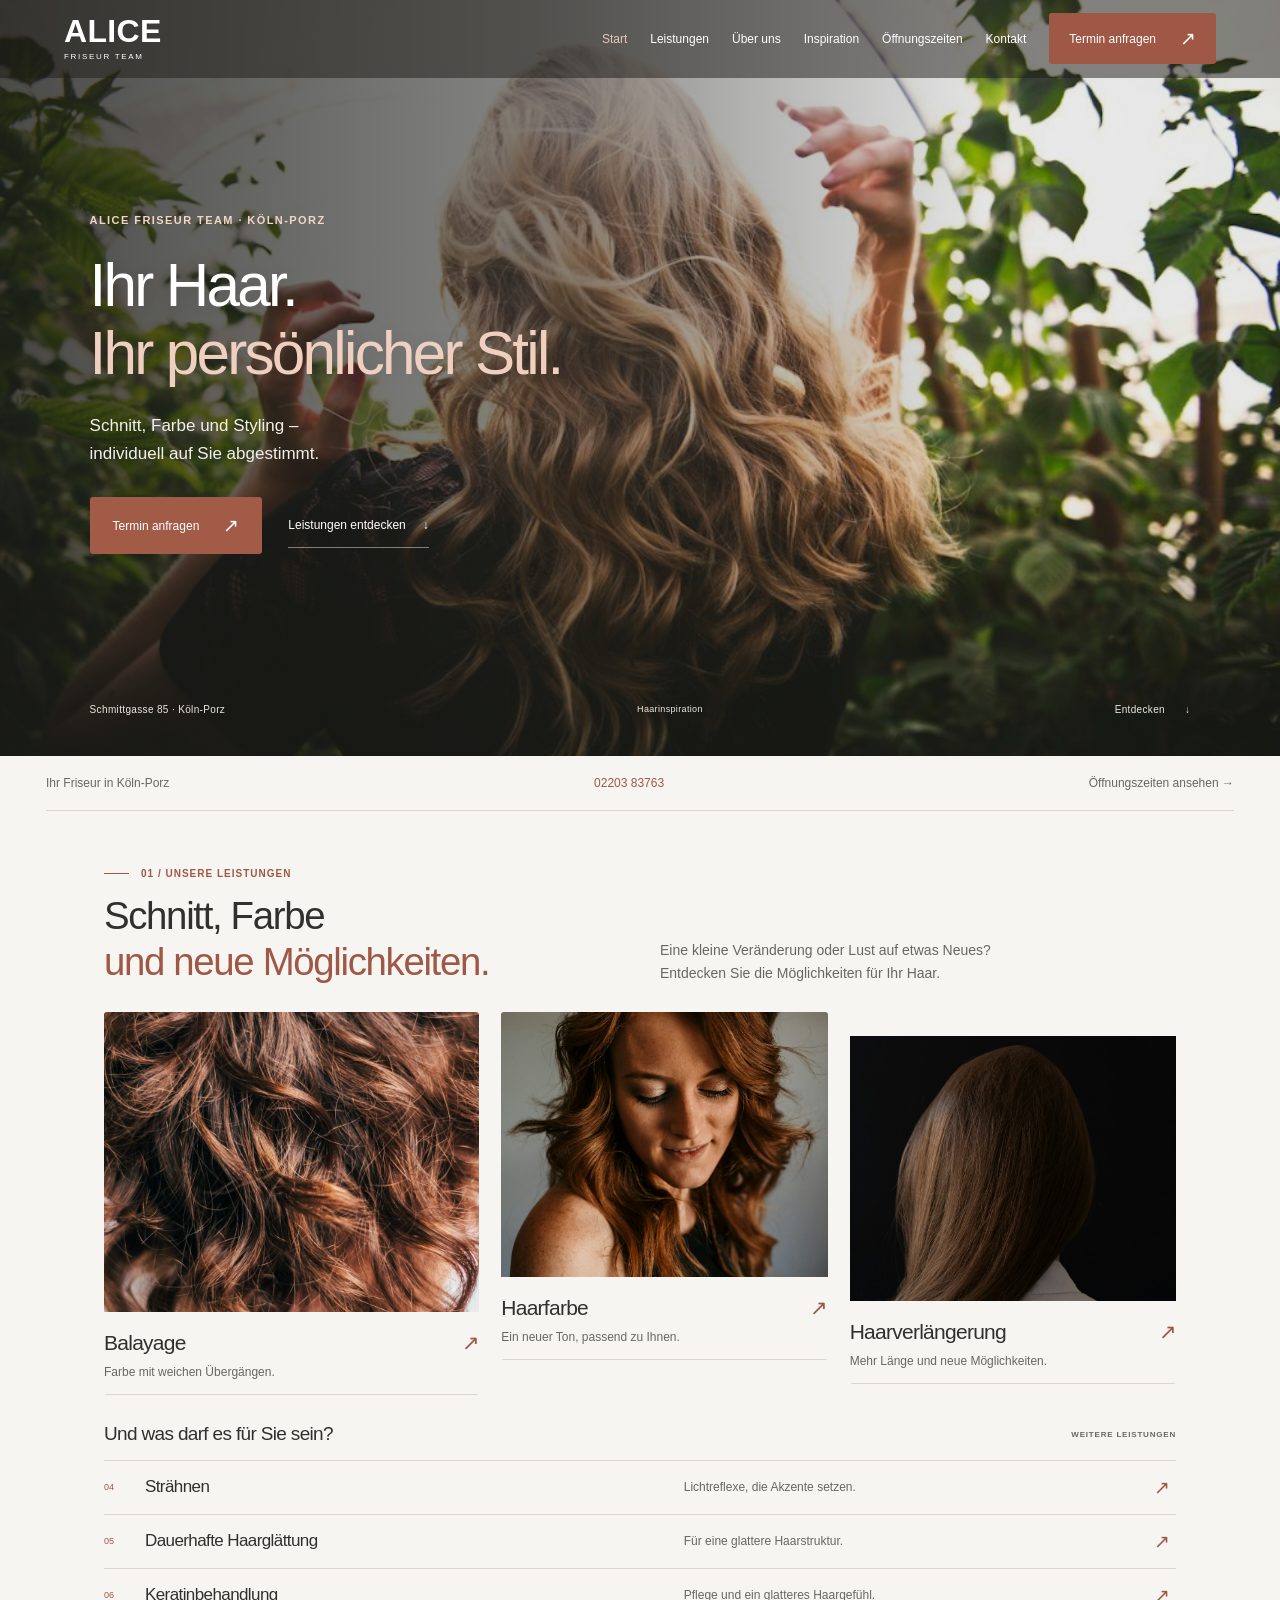
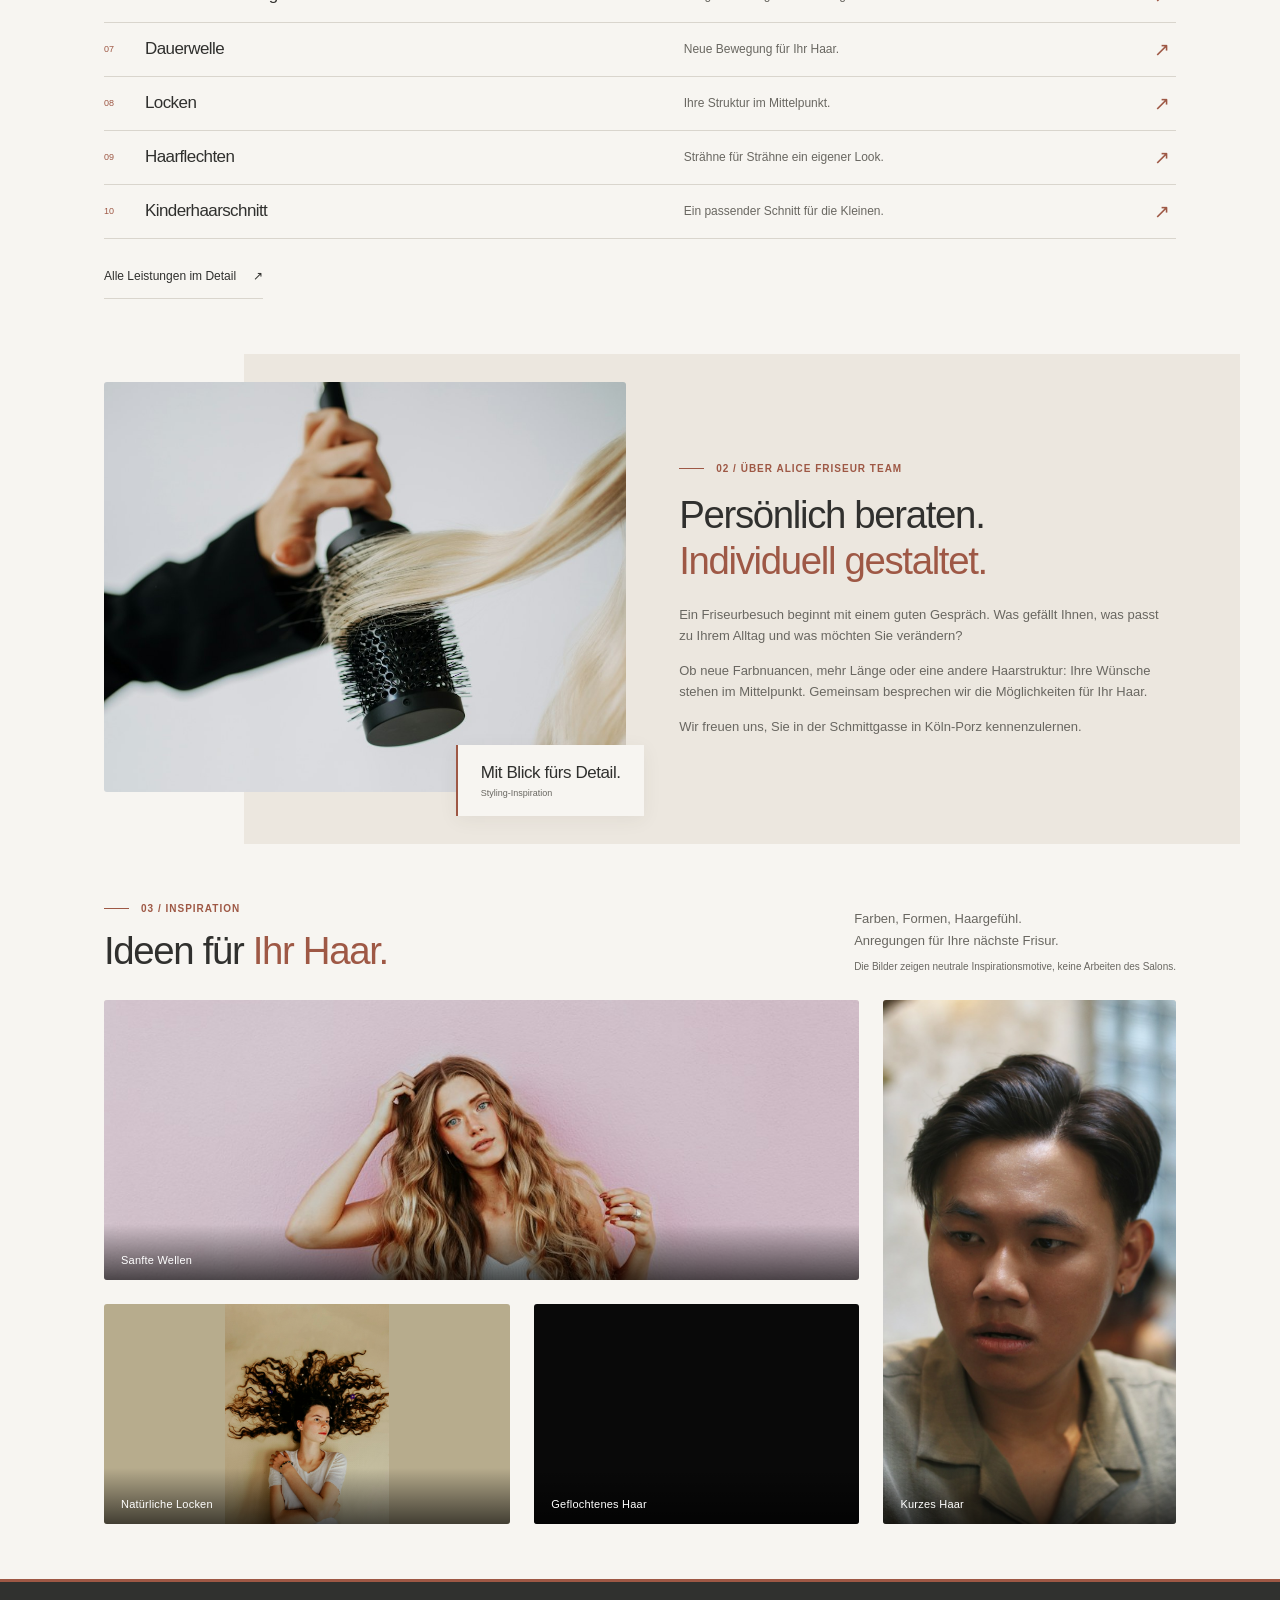
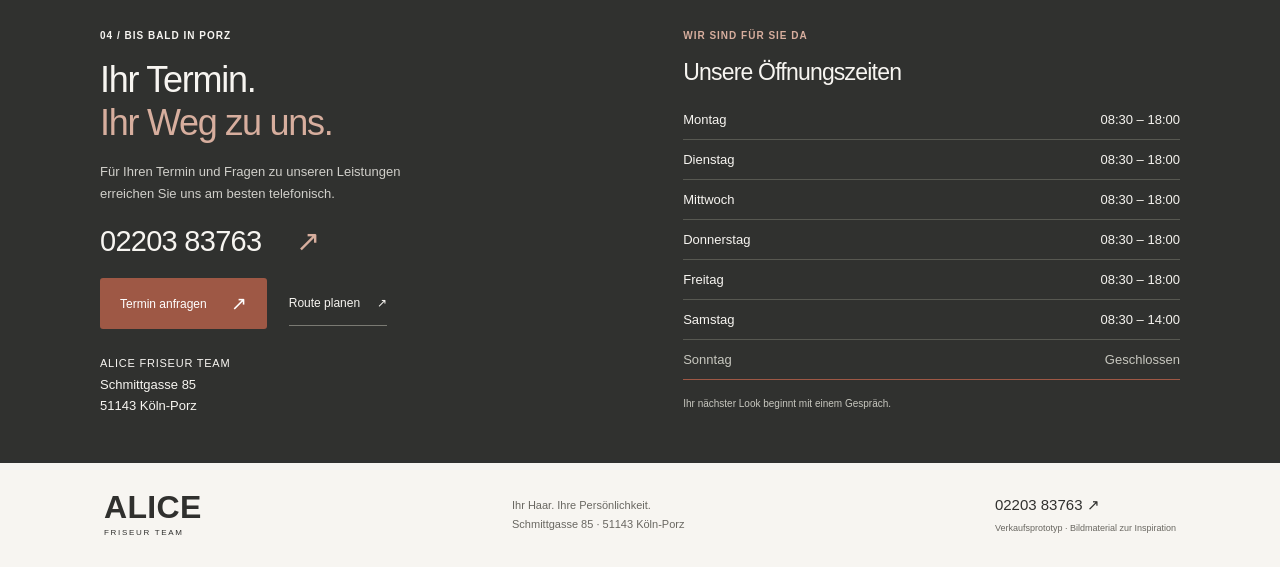
==== index.html @ 69f2fb5c "Initial website" ====
<!doctype html><html lang="de"><head><meta charset="UTF-8"><meta name="viewport" content="width=device-width, initial-scale=1"><meta name="theme-color" content="#f7f5f1"><title>Alice Friseur Team | Friseur in Köln-Porz</title><meta name="description" content="Alice Friseur Team in Köln-Porz – Friseursalon für Balayage, Haarfarbe, Extensions, Keratinbehandlungen, Locken und weitere Haarstylings."><link rel="icon" href="assets/favicon.svg" type="image/svg+xml"><link rel="stylesheet" href="style.css"><script src="script.js?v=2" defer></script></head><body class="home"><a class="skip-link" href="#inhalt">Zum Inhalt springen</a><header class="site-header"><a class="brand" href="index.html" aria-label="Alice Friseur Team – Startseite">ALICE<span>FRISEUR TEAM</span></a><button class="menu-toggle" aria-expanded="false" aria-controls="navigation"><span></span><span></span><span class="sr-only">Menü öffnen</span></button><nav id="navigation" aria-label="Hauptnavigation"><a href="index.html" aria-current="page">Start</a><a href="leistungen.html" >Leistungen</a><a href="index.html#ueber-uns">Über uns</a><a href="index.html#inspiration">Inspiration</a><a href="index.html#oeffnungszeiten">Öffnungszeiten</a><a href="index.html#kontakt">Kontakt</a><a class="button nav-cta" href="tel:+49220383763">Termin anfragen <span aria-hidden="true">↗</span></a></nav></header><main id="inhalt"><section class="hero"><img class="hero-image" src="assets/look-1.jpg" alt="Inspiration: langes blondes Haar mit sanften Wellen in natürlichem Licht" width="1000" height="668" fetchpriority="high" decoding="async"><div class="hero-copy"><p class="eyebrow">Alice Friseur Team · Köln-Porz</p><h1>Ihr Haar.<br><em>Ihr persönlicher Stil.</em></h1><p>Schnitt, Farbe und Styling –<br>individuell auf Sie abgestimmt.</p><div class="hero-actions"><a class="button" href="tel:+49220383763">Termin anfragen <span aria-hidden="true">↗</span></a><a class="text-link" href="#leistungen">Leistungen entdecken <span aria-hidden="true">↓</span></a></div></div><div class="hero-foot"><a href="#kontakt">Schmittgasse 85 · Köln-Porz</a><span>Haarinspiration</span><a href="#leistungen" aria-label="Unsere Leistungen entdecken">Entdecken <span aria-hidden="true">↓</span></a></div></section><div class="statement-strip"><span>Ihr Friseur in Köln-Porz</span><a href="tel:+49220383763">02203 83763</a><a href="#oeffnungszeiten">Öffnungszeiten ansehen →</a></div><section class="services section" id="leistungen"><div class="section-heading"><p class="eyebrow">01 / UNSERE LEISTUNGEN</p><h2>Schnitt, Farbe<br><em>und neue Möglichkeiten.</em></h2><p>Eine kleine Veränderung oder Lust auf etwas Neues? Entdecken Sie die Möglichkeiten für Ihr Haar.</p></div><div class="featured-services"><a class="featured-balayage" href="leistungen.html#balayage"><img src="assets/look-5.jpg" alt="Inspiration: warme Farbnuancen und Bewegung im Haar" width="1000" height="1500" loading="lazy" decoding="async"><div class="feature-photo-caption"><h3>Balayage <span aria-hidden="true">↗</span></h3><p>Farbe mit weichen Übergängen.</p></div></a><a class="featured-color" href="leistungen.html#haarfaerbung"><img src="assets/look-4.jpg" alt="Inspiration: warmes kupferbraunes Haar" width="1000" height="1500" loading="lazy" decoding="async"><div class="feature-photo-caption"><h3>Haarfarbe <span aria-hidden="true">↗</span></h3><p>Ein neuer Ton, passend zu Ihnen.</p></div></a><a class="featured-length" href="leistungen.html#extensions"><img src="assets/look-8.jpg" alt="Inspiration: langes glattes braunes Haar" width="1000" height="1500" loading="lazy" decoding="async"><div class="feature-photo-caption"><h3>Haarverlängerung <span aria-hidden="true">↗</span></h3><p>Mehr Länge und neue Möglichkeiten.</p></div></a></div><div class="more-heading"><h3>Und was darf es für Sie sein?</h3><span class="eyebrow">WEITERE LEISTUNGEN</span></div><div class="services-list"><a class="service-row" href="leistungen.html#highlights"><span class="service-number">04</span><h3>Strähnen</h3><p>Lichtreflexe, die Akzente setzen.</p><span class="row-arrow" aria-hidden="true">↗</span></a><a class="service-row" href="leistungen.html#haarglaettung"><span class="service-number">05</span><h3>Dauerhafte Haarglättung</h3><p>Für eine glattere Haarstruktur.</p><span class="row-arrow" aria-hidden="true">↗</span></a><a class="service-row" href="leistungen.html#keratinbehandlung"><span class="service-number">06</span><h3>Keratinbehandlung</h3><p>Pflege und ein glatteres Haargefühl.</p><span class="row-arrow" aria-hidden="true">↗</span></a><a class="service-row" href="leistungen.html#dauerwelle"><span class="service-number">07</span><h3>Dauerwelle</h3><p>Neue Bewegung für Ihr Haar.</p><span class="row-arrow" aria-hidden="true">↗</span></a><a class="service-row" href="leistungen.html#locken"><span class="service-number">08</span><h3>Locken</h3><p>Ihre Struktur im Mittelpunkt.</p><span class="row-arrow" aria-hidden="true">↗</span></a><a class="service-row" href="leistungen.html#haarflechten"><span class="service-number">09</span><h3>Haarflechten</h3><p>Strähne für Strähne ein eigener Look.</p><span class="row-arrow" aria-hidden="true">↗</span></a><a class="service-row" href="leistungen.html#kinderhaarschnitt"><span class="service-number">10</span><h3>Kinderhaarschnitt</h3><p>Ein passender Schnitt für die Kleinen.</p><span class="row-arrow" aria-hidden="true">↗</span></a></div><a class="text-link all-services" href="leistungen.html">Alle Leistungen im Detail <span aria-hidden="true">↗</span></a></section><section class="about section" id="ueber-uns"><figure class="about-photo"><img src="assets/look-3.jpg" alt="Inspirationsmotiv: blondes Haar wird mit einer Rundbürste geföhnt" width="1000" height="1500" loading="lazy" decoding="async"><figcaption><span>Mit Blick fürs Detail.</span> Styling-Inspiration</figcaption></figure><div class="about-copy"><p class="eyebrow">02 / Über Alice Friseur Team</p><h2>Persönlich beraten.<br><em>Individuell gestaltet.</em></h2><p>Ein Friseurbesuch beginnt mit einem guten Gespräch. Was gefällt Ihnen, was passt zu Ihrem Alltag und was möchten Sie verändern?</p><p>Ob neue Farbnuancen, mehr Länge oder eine andere Haarstruktur: Ihre Wünsche stehen im Mittelpunkt. Gemeinsam besprechen wir die Möglichkeiten für Ihr Haar.</p><p>Wir freuen uns, Sie in der Schmittgasse in Köln-Porz kennenzulernen.</p></div></section><section class="inspiration section" id="inspiration"><div class="inspiration-heading"><div><p class="eyebrow">03 / Inspiration</p><h2>Ideen für <em>Ihr Haar.</em></h2></div><p>Farben, Formen, Haargefühl.<br>Anregungen für Ihre nächste Frisur.<br><small>Die Bilder zeigen neutrale Inspirationsmotive, keine Arbeiten des Salons.</small></p></div><div class="gallery"><figure><img src="assets/look-2.jpg" alt="Inspiration: Lange blonde Wellen vor rosafarbenem Hintergrund" width="1000" height="667" loading="lazy" decoding="async"><figcaption>Sanfte Wellen</figcaption></figure><figure><img src="assets/look-9.jpg" alt="Inspiration: Herrenfrisur mit kurzem dunklem Haar" width="1000" height="1350" loading="lazy" decoding="async"><figcaption>Kurzes Haar</figcaption></figure><figure><img src="assets/look-6.jpg" alt="Inspiration: Dunkle Naturlocken in Bewegung" width="1000" height="1343" loading="lazy" decoding="async"><figcaption>Natürliche Locken</figcaption></figure><figure><img src="assets/look-7.jpg" alt="Inspiration: Detail einer geflochtenen Frisur" width="1000" height="667" loading="lazy" decoding="async"><figcaption>Geflochtenes Haar</figcaption></figure></div></section><section class="visit section" id="kontakt"><div class="visit-intro"><p class="eyebrow">04 / BIS BALD IN PORZ</p><h2>Ihr Termin.<br><em>Ihr Weg zu uns.</em></h2><p>Für Ihren Termin und Fragen zu unseren Leistungen erreichen Sie uns am besten telefonisch.</p><a class="phone-link" href="tel:+49220383763">02203 83763 <span aria-hidden="true">↗</span></a><div class="contact-actions"><a class="button" href="tel:+49220383763">Termin anfragen <span aria-hidden="true">↗</span></a><a class="text-link" href="https://www.google.com/maps/dir/?api=1&destination=Schmittgasse%2085%2C%2051143%20K%C3%B6ln" target="_blank" rel="noopener noreferrer">Route planen <span aria-hidden="true">↗</span><span class="sr-only"> (öffnet einen neuen Tab)</span></a></div><address><strong>ALICE FRISEUR TEAM</strong><br>Schmittgasse 85<br>51143 Köln-Porz</address></div><div class="hours" id="oeffnungszeiten"><p class="eyebrow">WIR SIND FÜR SIE DA</p><h3>Unsere Öffnungszeiten</h3><dl><div><dt>Montag</dt><dd>08:30 – 18:00</dd></div><div><dt>Dienstag</dt><dd>08:30 – 18:00</dd></div><div><dt>Mittwoch</dt><dd>08:30 – 18:00</dd></div><div><dt>Donnerstag</dt><dd>08:30 – 18:00</dd></div><div><dt>Freitag</dt><dd>08:30 – 18:00</dd></div><div><dt>Samstag</dt><dd>08:30 – 14:00</dd></div><div class="closed"><dt>Sonntag</dt><dd>Geschlossen</dd></div></dl><p class="hours-note">Ihr nächster Look beginnt mit einem Gespräch.</p></div></section></main><footer><a class="brand" href="index.html">ALICE<span>FRISEUR TEAM</span></a><p>Ihr Haar. Ihre Persönlichkeit.<br>Schmittgasse 85 · 51143 Köln-Porz</p><div><a href="tel:+49220383763">02203 83763 ↗</a><span class="prototype-note">Verkaufsprototyp · Bildmaterial zur Inspiration</span></div></footer></body></html>
---- style.css ----
/* Alice Friseur Team — ruhige Typografie, warme Neutraltöne, lokale Bilder. */
:root{--paper:#f7f5f1;--ink:#30302e;--muted:#696761;--accent:#9e5845;--line:#d9d5cd;--sand:#ece7df;--dark:#30312f}*{box-sizing:border-box}html{scroll-behavior:smooth;scroll-padding-top:24px}body{margin:0;background:var(--paper);color:var(--ink);font-family:'Segoe UI',Arial,sans-serif;-webkit-font-smoothing:antialiased}a{color:inherit;text-decoration:none}button{font:inherit}img{display:block;width:100%;height:auto}h1,h2,h3,p,figure{margin:0}p{line-height:1.65}h1,h2,h3{font-weight:500;letter-spacing:-.035em}h1{font-size:clamp(34px,4.3vw,59px);line-height:1.14}h2{font-size:clamp(28px,3vw,40px);line-height:1.2}h3{font-size:21px;line-height:1.3}em{font-style:normal;color:var(--accent)}a:focus-visible,button:focus-visible{outline:3px solid var(--accent);outline-offset:5px}.sr-only{position:absolute;width:1px;height:1px;padding:0;margin:-1px;overflow:hidden;clip:rect(0,0,0,0);white-space:nowrap;border:0}.skip-link{position:fixed;left:20px;top:-100px;z-index:100;background:var(--ink);color:#fff;padding:15px}.skip-link:focus{top:12px}.site-header{height:78px;max-width:1320px;margin:auto;padding:0 5%;display:flex;align-items:center;justify-content:space-between;gap:22px}.brand{font-size:32px;font-weight:650;letter-spacing:.01em;line-height:.9}.brand span{display:block;font-size:8px;font-weight:500;letter-spacing:.21em;margin-top:8px}.site-header nav{display:flex;align-items:center;gap:23px;font-size:12px}.site-header nav>a:not(.button){padding:15px 0}.site-header nav>a[aria-current]{color:var(--accent)}.button{display:inline-flex;align-items:center;justify-content:space-between;gap:24px;min-height:46px;padding:14px 20px;background:var(--accent);color:#fff;font-size:12px;border-radius:3px;transition:background .2s}.button:hover{background:#7f4637}.button span{font-size:19px}.menu-toggle{display:none}.section{max-width:1200px;margin:auto;padding:55px 5%}.eyebrow{font-size:10px;letter-spacing:.1em;font-weight:600;text-transform:uppercase;line-height:1.5}.text-link{display:inline-flex;align-items:center;gap:17px;min-height:44px;font-size:12px;border-bottom:1px solid var(--line)}.text-link:hover{color:var(--accent);border-color:var(--accent)}
.hero{max-width:1320px;margin:auto;padding:32px 5% 35px;display:grid;grid-template-columns:1fr 1.08fr;gap:6%;align-items:center}.hero-copy>.eyebrow{color:var(--accent);margin-bottom:22px}.hero h1{margin-bottom:22px}.hero-copy>p:not(.eyebrow){font-size:15px;max-width:390px;color:var(--muted)}.hero-actions{display:flex;gap:22px;align-items:center;flex-wrap:wrap;margin-top:24px}.hero-address{display:inline-block;margin-top:27px;font-size:11px;color:var(--muted)}.hero-figure{position:relative}.hero-image{aspect-ratio:1.12;object-fit:cover;object-position:center;border-radius:3px}.hero-figure figcaption{font-size:10px;color:var(--muted);padding-top:12px}.statement-strip{max-width:1188px;margin:auto;display:flex;justify-content:space-between;gap:20px;padding:16px 0;border-top:1px solid var(--line);border-bottom:1px solid var(--line);font-size:12px;color:var(--muted)}.statement-strip a{min-height:30px;display:flex;align-items:center}.statement-strip>span{align-self:center}.section-heading{display:grid;grid-template-columns:1fr 1fr;gap:12px 40px;align-items:end;margin-bottom:27px}.section-heading>.eyebrow{grid-column:1/-1;color:var(--accent)}.section-heading>p:last-child{font-size:14px;color:var(--muted);max-width:360px}.featured-services{display:grid;grid-template-columns:repeat(3,minmax(0,1fr));gap:22px}.featured-services>a{display:block;background:#f0ede7;border-radius:3px;overflow:hidden;transition:background .25s}.featured-services>a:hover{background:#e9e3d9}.featured-services img{height:245px;object-fit:cover;object-position:center 37%}.feature-photo-caption{padding:17px 18px 19px}.feature-photo-caption h3{display:flex;justify-content:space-between;align-items:center;gap:10px;font-size:21px}.feature-photo-caption h3>span{color:var(--accent);font-size:21px}.feature-photo-caption p{font-size:12px;margin-top:7px;color:var(--muted)}.more-heading{display:flex;justify-content:space-between;gap:20px;align-items:center;margin:30px 0 13px}.more-heading h3{font-size:19px}.more-heading>.eyebrow{font-size:8px;color:var(--muted)}.services-list{border-top:1px solid var(--line)}.service-row{display:grid;grid-template-columns:27px 1.15fr 1fr 22px;gap:14px;align-items:center;padding:15px 0;border-bottom:1px solid var(--line);transition:background .2s}.service-row:hover{background:var(--sand)}.service-number{font-size:9px;color:var(--accent)}.service-row h3{font-size:17px}.service-row p{font-size:12px;color:var(--muted)}.row-arrow{font-size:19px;color:var(--accent)}.all-services{margin-top:16px}.about{display:grid;grid-template-columns:.85fr 1.15fr;gap:6%;align-items:center;background:var(--sand);padding-top:35px;padding-bottom:35px}.about-photo img{height:330px;object-fit:cover;object-position:center 43%;border-radius:3px}.about-photo figcaption{font-size:9px;color:var(--muted);padding-top:9px}.about-copy>.eyebrow{color:var(--accent)}.about h2{margin:16px 0 20px}.about-copy>p:not(.eyebrow){font-size:13px;color:var(--muted);margin-top:13px;max-width:480px}.inspiration-heading{display:flex;justify-content:space-between;align-items:end;gap:35px;margin-bottom:26px}.inspiration-heading h2{margin-top:12px}.inspiration-heading .eyebrow{color:var(--accent)}.inspiration-heading>p{font-size:13px;max-width:365px;color:var(--muted)}.inspiration-heading small{display:block;font-size:10px;margin-top:8px;line-height:1.5}.gallery{display:grid;grid-template-columns:1.2fr .8fr .9fr 1.1fr;gap:18px;align-items:start}.gallery img{height:265px;object-fit:cover;border-radius:3px}.gallery figure:nth-child(1) img{object-position:48% 45%}.gallery figure:nth-child(2) img{object-position:center 28%}.gallery figure:nth-child(3) img{object-fit:contain;background:#d1c7af}.gallery figure:nth-child(4) img{object-fit:contain;background:#090909}.gallery figcaption{font-size:11px;color:var(--muted);padding-top:10px}.visit{max-width:none;background:var(--dark);color:var(--paper);display:grid;grid-template-columns:1fr 1fr;gap:8%;padding:46px max(5%,calc((100% - 1080px)/2))}.visit em{color:#d7ae9e}.visit h2{font-size:36px;margin:15px 0 17px}.visit-intro>p:not(.eyebrow){font-size:13px;color:#d0cfca;max-width:355px}.phone-link{font-size:29px;letter-spacing:-.025em;display:flex;align-items:center;gap:35px;margin:20px 0}.phone-link span{color:#d7ae9e}.contact-actions{display:flex;align-items:center;gap:22px;flex-wrap:wrap}.visit .text-link{border-color:#7a7a73}.visit .text-link:hover{color:#e4c5b7}.visit a:focus-visible{outline-color:#fff}address{font-style:normal;font-size:13px;line-height:1.65;margin-top:23px}address strong{font-weight:500;font-size:11px;letter-spacing:.07em}.hours h3{font-size:23px;margin:15px 0 12px}.hours dl{margin:0}.hours dl>div{display:flex;justify-content:space-between;gap:20px;border-bottom:1px solid #575851;padding:12px 0;font-size:13px}.hours dd{margin:0;font-variant-numeric:tabular-nums}.closed{color:#c7c7bf}.hours-note{font-size:10px;color:#c7c7bf;margin-top:16px}footer{max-width:1200px;margin:auto;padding:30px 5%;display:flex;align-items:center;justify-content:space-between;gap:25px}footer p{font-size:11px;color:var(--muted)}footer>div>a{font-size:15px}.prototype-note{display:block;font-size:9px;color:var(--muted);margin-top:9px}
.detail-hero{padding-top:22px;padding-bottom:30px}.detail-hero>.eyebrow{margin:25px 0 16px;color:var(--accent)}.detail-hero h1{font-size:46px}.detail-hero>p:not(.eyebrow){max-width:570px;font-size:14px;color:var(--muted);margin-top:20px}.service-jump{display:flex;flex-wrap:wrap;gap:0 22px;margin-top:21px}.service-jump a{font-size:12px;min-height:44px;padding:13px 0;border-bottom:1px solid var(--line)}.service-jump span{margin-left:9px}.detail-content{padding-top:15px}.price-disclaimer{padding:16px;background:var(--sand);font-size:11px;color:var(--muted);border-left:2px solid var(--accent)}.detail-group{margin-top:34px}.detail-group h2{font-size:27px;border-bottom:1px solid var(--ink);padding-bottom:17px}.detail-row{display:grid;grid-template-columns:1fr 175px;gap:7%;padding:25px 0;border-bottom:1px solid var(--line);scroll-margin-top:24px}.detail-row h3{font-size:22px}.detail-row p{font-size:13px;color:var(--muted);margin-top:12px;max-width:650px}.price{display:flex;flex-direction:column;gap:7px;align-self:center}.price>span{font-size:9px;letter-spacing:.09em}.price strong{font-size:23px;font-weight:500;color:var(--accent)}.price small{font-size:10px;color:var(--muted)}.detail-contact{display:flex;align-items:center;justify-content:space-between;gap:40px;background:var(--sand);padding-top:35px;padding-bottom:35px}.detail-contact h2{margin-top:13px}.detail-contact p:not(.eyebrow){font-size:13px;margin-bottom:20px}.detail-contact p a{text-decoration:underline}
@media(max-width:1200px){.statement-strip{margin-left:5%;margin-right:5%}.site-header nav{gap:17px}.featured-services img{height:220px}.gallery img{height:235px}}@media(max-width:900px){.site-header{height:72px}.menu-toggle{display:flex;flex-direction:column;justify-content:center;gap:6px;background:none;border:1px solid var(--line);width:44px;height:44px;padding:11px;z-index:20}.menu-toggle>span:not(.sr-only){height:1px;width:20px;background:var(--ink);transition:transform .2s}.menu-toggle[aria-expanded=true]>span:first-child{transform:translateY(3.5px) rotate(45deg)}.menu-toggle[aria-expanded=true]>span:nth-child(2){transform:translateY(-3.5px) rotate(-45deg)}.site-header nav{display:none;position:absolute;top:72px;left:0;right:0;background:var(--paper);padding:17px 5% 23px;z-index:10;border-bottom:1px solid var(--line)}.site-header nav.is-open{display:flex;align-items:stretch;flex-direction:column;gap:0}.site-header nav>a:not(.button){font-size:14px;padding:12px 0;min-height:44px}.site-header nav>.button{align-self:start;margin-top:10px}.hero{gap:4%;padding-top:24px}.hero h1{font-size:38px}.hero-copy>p:not(.eyebrow){font-size:13px}.hero-actions{gap:10px;margin-top:18px}.hero-address{margin-top:18px;font-size:10px}.hero-image{aspect-ratio:.85}.section{padding:40px 5%}.featured-services{gap:15px}.featured-services img{height:195px}.feature-photo-caption{padding:15px 13px}.feature-photo-caption h3{font-size:18px}.feature-photo-caption p{font-size:11px}.gallery{grid-template-columns:repeat(2,minmax(0,1fr));gap:22px}.gallery img{height:280px}.about-photo img{height:320px}.visit{padding:38px 5%;gap:6%}.visit h2{font-size:32px}}
@media(max-width:600px){.site-header{padding:0 6%;height:68px}.site-header nav{top:68px;padding-left:6%;padding-right:6%}.brand{font-size:29px}.hero{display:flex;flex-direction:column;align-items:stretch;padding:23px 6% 25px;gap:25px}.hero-copy>.eyebrow{font-size:9px;margin-bottom:14px}.hero h1{font-size:35px;margin-bottom:16px}.hero-copy>p:not(.eyebrow){font-size:13px;max-width:100%}.hero-actions{gap:16px}.button{min-height:46px;padding:13px 15px;font-size:11px;gap:16px}.text-link{font-size:11px;gap:11px}.hero-address{margin-top:16px;font-size:10px}.hero-image{aspect-ratio:1.3;object-position:center}.hero-figure figcaption{font-size:9px;padding-top:8px}.statement-strip{margin:0 6%;padding:12px 0;flex-wrap:wrap;gap:3px 18px;font-size:10px;justify-content:space-between}.statement-strip>span{flex-basis:100%}.statement-strip a{min-height:38px}.section{padding:33px 6%}h2{font-size:29px}.section-heading{grid-template-columns:1fr;gap:11px;margin-bottom:22px}.section-heading>p:last-child{font-size:13px;max-width:100%}.eyebrow{font-size:9px}.featured-services{grid-template-columns:1fr;gap:13px}.featured-services>a{display:grid;grid-template-columns:34% 1fr;align-items:center}.featured-services img{height:135px;object-position:center 35%}.feature-photo-caption{padding:15px}.feature-photo-caption h3{font-size:19px}.feature-photo-caption p{font-size:11px;line-height:1.5}.more-heading{display:block;margin:24px 0 12px}.more-heading h3{font-size:18px}.more-heading>.eyebrow{display:block;margin-top:7px}.service-row{grid-template-columns:19px 1fr 20px;gap:6px;padding:13px 0}.service-row h3{font-size:16px;overflow-wrap:anywhere}.service-row p{grid-column:2;grid-row:2;font-size:11px}.row-arrow{grid-column:3;grid-row:1/3}.all-services{margin-top:12px}.about{grid-template-columns:1fr;gap:22px}.about-photo img{height:215px;object-position:center 32%}.about-photo figcaption{font-size:8px}.about h2{margin:13px 0 17px}.about-copy>p:not(.eyebrow){font-size:13px}.inspiration-heading{display:block;margin-bottom:20px}.inspiration-heading h2{margin-top:10px}.inspiration-heading>p{font-size:12px;margin-top:14px}.inspiration-heading small{font-size:9px}.gallery{gap:19px 12px}.gallery img{height:195px}.gallery figcaption{font-size:10px;padding-top:8px}.gallery figure:nth-child(1) img{object-position:50% 40%}.visit{grid-template-columns:1fr;padding:33px 6%;gap:32px}.visit h2{font-size:31px}.phone-link{font-size:28px;margin:18px 0}.contact-actions{gap:19px}.hours h3{font-size:23px}.hours dl>div{padding:11px 0;font-size:12px}footer{display:grid;grid-template-columns:1fr 1fr;padding:25px 6%;gap:23px}footer p{font-size:10px}footer>div{grid-column:1/-1}.detail-hero{padding-top:18px}.detail-hero h1{font-size:34px}.detail-hero>p:not(.eyebrow){font-size:13px}.service-jump{gap:0 17px}.service-jump a{font-size:11px}.detail-content{padding-top:8px}.detail-group{margin-top:27px}.detail-group h2{font-size:25px}.detail-row{grid-template-columns:1fr;gap:18px;padding:22px 0}.detail-row h3{font-size:21px;overflow-wrap:anywhere}.detail-row p{font-size:13px}.price{display:grid;grid-template-columns:auto 1fr;gap:6px 15px;align-items:center}.price small{grid-column:1/-1}.detail-contact{display:block}.detail-contact>div+div{margin-top:23px}}@media(max-width:350px){.hero h1{font-size:31px}.hero-actions{gap:10px}.hero-actions .text-link{font-size:10px}.feature-photo-caption{padding:12px}.feature-photo-caption h3{font-size:17px}.gallery img{height:175px}}
@media(prefers-reduced-motion:no-preference){.hero-copy{animation:appear .6s ease both}@keyframes appear{from{opacity:0;transform:translateY(7px)}to{opacity:1;transform:translateY(0)}}}@media(prefers-reduced-motion:reduce){html{scroll-behavior:auto}*,*:before,*:after{animation:none!important;transition:none!important}}

/* Weiterentwicklung: bildbetonter Einstieg und kontrollierte Bildrhythmen. */
html{scroll-padding-top:94px}.site-header{position:sticky;top:0;z-index:40;max-width:none;background:rgba(247,245,241,.97);border-bottom:1px solid transparent;transition:background .35s,color .35s,box-shadow .35s}.site-header.is-scrolled{box-shadow:0 2px 16px #302b2410;border-bottom-color:var(--line)}.home .site-header{position:fixed;left:0;right:0;color:#fff;background:rgba(31,28,24,.18)}.home .site-header nav>a[aria-current]{color:#e9c7b7}.home .site-header.is-scrolled,.home .site-header.menu-open{background:rgba(247,245,241,.98);color:var(--ink)}.home .site-header.is-scrolled nav>a[aria-current],.home .site-header.menu-open nav>a[aria-current]{color:var(--accent)}.home .site-header .menu-toggle{border-color:#ffffff70}.home .site-header .menu-toggle>span:not(.sr-only){background:#fff}.home .site-header.is-scrolled .menu-toggle,.home .site-header.menu-open .menu-toggle{border-color:var(--line)}.home .site-header.is-scrolled .menu-toggle>span:not(.sr-only),.home .site-header.menu-open .menu-toggle>span:not(.sr-only){background:var(--ink)}
.hero{position:relative;isolation:isolate;display:flex;align-items:center;max-width:none;margin:0;padding:120px max(7%,calc((100% - 1160px)/2)) 110px;height:84svh;min-height:590px;max-height:880px;color:#fff;background:#454039}.hero-image{position:absolute;inset:0;z-index:-2;width:100%;height:100%;aspect-ratio:auto;object-fit:cover;object-position:50% 46%;border-radius:0}.hero:after{content:'';position:absolute;inset:0;z-index:-1;background:linear-gradient(90deg,rgba(24,25,22,.78) 0%,rgba(24,25,22,.53) 42%,rgba(24,25,22,.1) 78%),linear-gradient(0deg,rgba(24,25,22,.35),transparent 35%)}.hero-copy{max-width:620px}.hero-copy>.eyebrow{color:#f1d6c6;font-size:11px;letter-spacing:.13em;margin-bottom:24px}.hero h1{font-size:clamp(42px,4.7vw,68px);line-height:1.12;letter-spacing:-.045em;margin-bottom:25px;text-shadow:0 1px 15px #00000018}.hero h1 em{color:#efd0c0}.hero-copy>p:not(.eyebrow){color:#f4f0e9;font-size:17px;line-height:1.65}.hero-actions{margin-top:29px;gap:26px}.hero .button{padding:17px 23px;background:#a25b46}.hero .button:hover{background:#844631}.hero .text-link{color:white;border-color:#ffffff70}.hero .text-link:hover{border-color:#f1d6c6;color:#f1d6c6}.hero a:focus-visible{outline-color:#fff}.hero-foot{position:absolute;left:7%;right:7%;bottom:25px;display:flex;align-items:center;justify-content:space-between;gap:25px;font-size:10px;letter-spacing:.035em;color:#ece7df}.hero-foot>a{min-height:44px;display:flex;align-items:center;gap:20px}.hero-foot>span{font-size:9px}.statement-strip{padding-top:12px;padding-bottom:12px;border-top:0}.statement-strip>a:nth-child(2){color:var(--accent);font-weight:500}.section-heading>.eyebrow,.inspiration-heading .eyebrow,.about-copy>.eyebrow{display:flex;gap:12px;align-items:center}.section-heading>.eyebrow:before,.inspiration-heading .eyebrow:before,.about-copy>.eyebrow:before{content:'';width:25px;height:1px;background:var(--accent)}
.featured-services{grid-template-columns:1.15fr 1fr 1fr;gap:22px;align-items:start}.featured-services>a{background:transparent;border-radius:3px}.featured-services>a:hover{background:transparent}.featured-services img{height:265px;transition:filter .45s,transform .6s;transform-origin:center}.featured-services>a:first-child img{height:300px}.featured-services>a:last-child{padding-top:24px}.feature-photo-caption{padding:17px 0 11px;border-bottom:1px solid var(--line)}.featured-services>a:hover .feature-photo-caption{border-color:var(--accent)}.featured-services>a:hover img{filter:brightness(1.035)}.more-heading{margin-top:27px}.service-row:hover .row-arrow{transform:translate(2px,-2px)}.row-arrow{transition:transform .3s}.button{transition:background .3s,box-shadow .3s,transform .3s}.button:hover{box-shadow:0 5px 15px #36251b18;transform:translateY(-1px)}
.about{grid-template-columns:1.05fr 1fr;gap:5%;background:linear-gradient(90deg,var(--paper) 0 17%,var(--sand) 17% 100%);padding-top:28px;padding-bottom:28px;position:relative}.about-photo{position:relative;padding-bottom:24px}.about-photo img{height:410px;object-position:center 34%;border-radius:3px}.about-photo figcaption{position:absolute;bottom:0;right:-18px;background:var(--paper);padding:18px 23px;border-left:2px solid var(--accent);font-size:9px;box-shadow:0 4px 18px #453a2910}.about-photo figcaption>span{display:block;color:var(--ink);font-size:17px;letter-spacing:-.025em;margin-bottom:5px}.about-copy{padding:16px 0}.about h2{font-size:clamp(28px,3vw,39px)}
.inspiration{padding-top:57px}.gallery{display:grid;grid-template-columns:1.25fr 1fr .9fr;grid-template-rows:280px 220px;gap:24px;align-items:stretch}.gallery figure{position:relative;min-width:0;overflow:hidden;border-radius:3px;background:#e4ded3}.gallery figure:nth-child(1){grid-column:1/3;grid-row:1}.gallery figure:nth-child(2){grid-column:3;grid-row:1/3}.gallery figure:nth-child(3){grid-column:1;grid-row:2}.gallery figure:nth-child(4){grid-column:2;grid-row:2}.gallery img{width:100%;height:100%;object-fit:cover;border-radius:0;transition:transform .7s,filter .5s}.gallery figure:nth-child(1) img{object-position:50% 36%}.gallery figure:nth-child(2) img{object-position:48% 30%}.gallery figure:nth-child(3) img{object-fit:contain;background:#b7ac8d}.gallery figure:nth-child(4) img{object-fit:cover;object-position:center;background:#090909}.gallery figcaption{position:absolute;left:0;right:0;bottom:0;padding:30px 17px 14px;background:linear-gradient(transparent,rgba(0,0,0,.64));color:#fff;font-size:11px;letter-spacing:.02em}.visit{border-top:3px solid #9e5845}.hours>.eyebrow{color:#d7ae9e}.hours dl>div:last-child{border-bottom-color:#9e5845}.detail-row{scroll-margin-top:95px}
@media(min-width:901px){.site-header nav>a:not(.button):hover{color:var(--accent)}.home .site-header:not(.is-scrolled) nav>a:not(.button):hover{color:#f1d6c6}}
@media(max-width:900px){.hero{height:80svh;min-height:570px;padding:115px 6% 95px}.hero h1{font-size:48px}.hero-copy>p:not(.eyebrow){font-size:16px}.hero-foot{left:6%;right:6%}.home .site-header nav{color:var(--ink)}.home .site-header nav>a[aria-current]{color:var(--accent)}.featured-services{gap:16px}.featured-services img{height:220px}.featured-services>a:first-child img{height:245px}.featured-services>a:last-child{padding-top:15px}.about-photo img{height:375px}.about-photo figcaption{right:-10px;padding:14px 17px}.about-photo figcaption>span{font-size:15px}.gallery{grid-template-rows:230px 190px;gap:18px}}
@media(max-width:600px){html{scroll-padding-top:82px}.hero{height:82svh;min-height:580px;max-height:780px;padding:112px 7% 95px;justify-content:center;align-items:stretch;gap:0}.hero-image{object-position:52% center}.hero:after{background:linear-gradient(90deg,rgba(24,25,22,.72),rgba(24,25,22,.3)),linear-gradient(0deg,rgba(24,25,22,.32),transparent 40%)}.hero-copy{max-width:100%}.hero-copy>.eyebrow{font-size:9px;letter-spacing:.07em;margin-bottom:19px}.hero h1{font-size:clamp(34px,8.8vw,45px);line-height:1.15;margin-bottom:19px;max-width:340px}.hero-copy>p:not(.eyebrow){font-size:14px;line-height:1.6}.hero-actions{flex-direction:column;align-items:flex-start;margin-top:23px;gap:12px}.hero .button{padding:15px 19px;font-size:12px}.hero .text-link{font-size:12px;min-height:44px}.hero-foot{bottom:13px;left:7%;right:7%;font-size:9px;gap:12px}.hero-foot>span{display:none}.hero-foot>a:last-child{font-size:9px;gap:8px}.statement-strip{padding-top:12px;padding-bottom:12px}.featured-services{display:grid;grid-template-columns:1fr;gap:16px}.featured-services>a{display:grid;grid-template-columns:38% 1fr;align-items:center;padding:0!important;background:#f0ede7}.featured-services>a:first-child{display:block;background:transparent}.featured-services img,.featured-services>a:first-child img{height:145px;width:100%;object-fit:cover}.featured-services>a:first-child img{height:220px;object-position:center 45%}.featured-services>a:first-child .feature-photo-caption{padding:15px 0 12px}.feature-photo-caption{padding:15px;border:0}.featured-services>a:first-child .feature-photo-caption{border-bottom:1px solid var(--line)}.feature-photo-caption h3{font-size:19px}.featured-services>a:hover{background:#f0ede7}.about{grid-template-columns:1fr;gap:9px;background:linear-gradient(90deg,var(--paper) 0 10%,var(--sand) 10% 100%);padding-top:24px;padding-bottom:24px}.about-photo{padding-bottom:26px;margin-right:10px}.about-photo img{height:285px;object-position:center 33%}.about-photo figcaption{right:-10px;padding:13px 17px;font-size:8px}.about-photo figcaption>span{font-size:15px}.about-copy{padding:15px 0 0}.about h2{font-size:29px}.inspiration{padding-top:35px}.gallery{grid-template-columns:1fr 1fr;grid-template-rows:200px 265px 155px;gap:14px}.gallery figure:nth-child(1){grid-column:1/3;grid-row:1}.gallery figure:nth-child(2){grid-column:1;grid-row:2}.gallery figure:nth-child(3){grid-column:2;grid-row:2;margin-top:24px}.gallery figure:nth-child(4){grid-column:1/3;grid-row:3}.gallery img{height:100%}.gallery figure:nth-child(1) img{object-position:center 35%}.gallery figure:nth-child(2) img{object-position:center 30%}.gallery figure:nth-child(3) img{object-fit:contain}.gallery figcaption{font-size:10px;padding:25px 12px 11px}.detail-row{scroll-margin-top:82px}}
@media(max-width:350px){.hero{min-height:565px}.hero h1{font-size:33px}.hero-foot{font-size:8px}.hero-foot>a:last-child{font-size:8px}.feature-photo-caption h3{font-size:17px}.gallery{grid-template-rows:175px 230px 145px}}
@media(prefers-reduced-motion:no-preference){.reveal-pending{opacity:0;transform:translateY(15px)}.reveal-ready{opacity:1;transform:translateY(0);transition:opacity .8s ease,transform .8s ease}.gallery figure:hover img{transform:scale(1.015)}}
@media(prefers-reduced-motion:reduce){.reveal-pending{opacity:1;transform:none}}
.home .site-header:not(.is-scrolled):not(.menu-open){background:rgba(31,28,24,.5)}
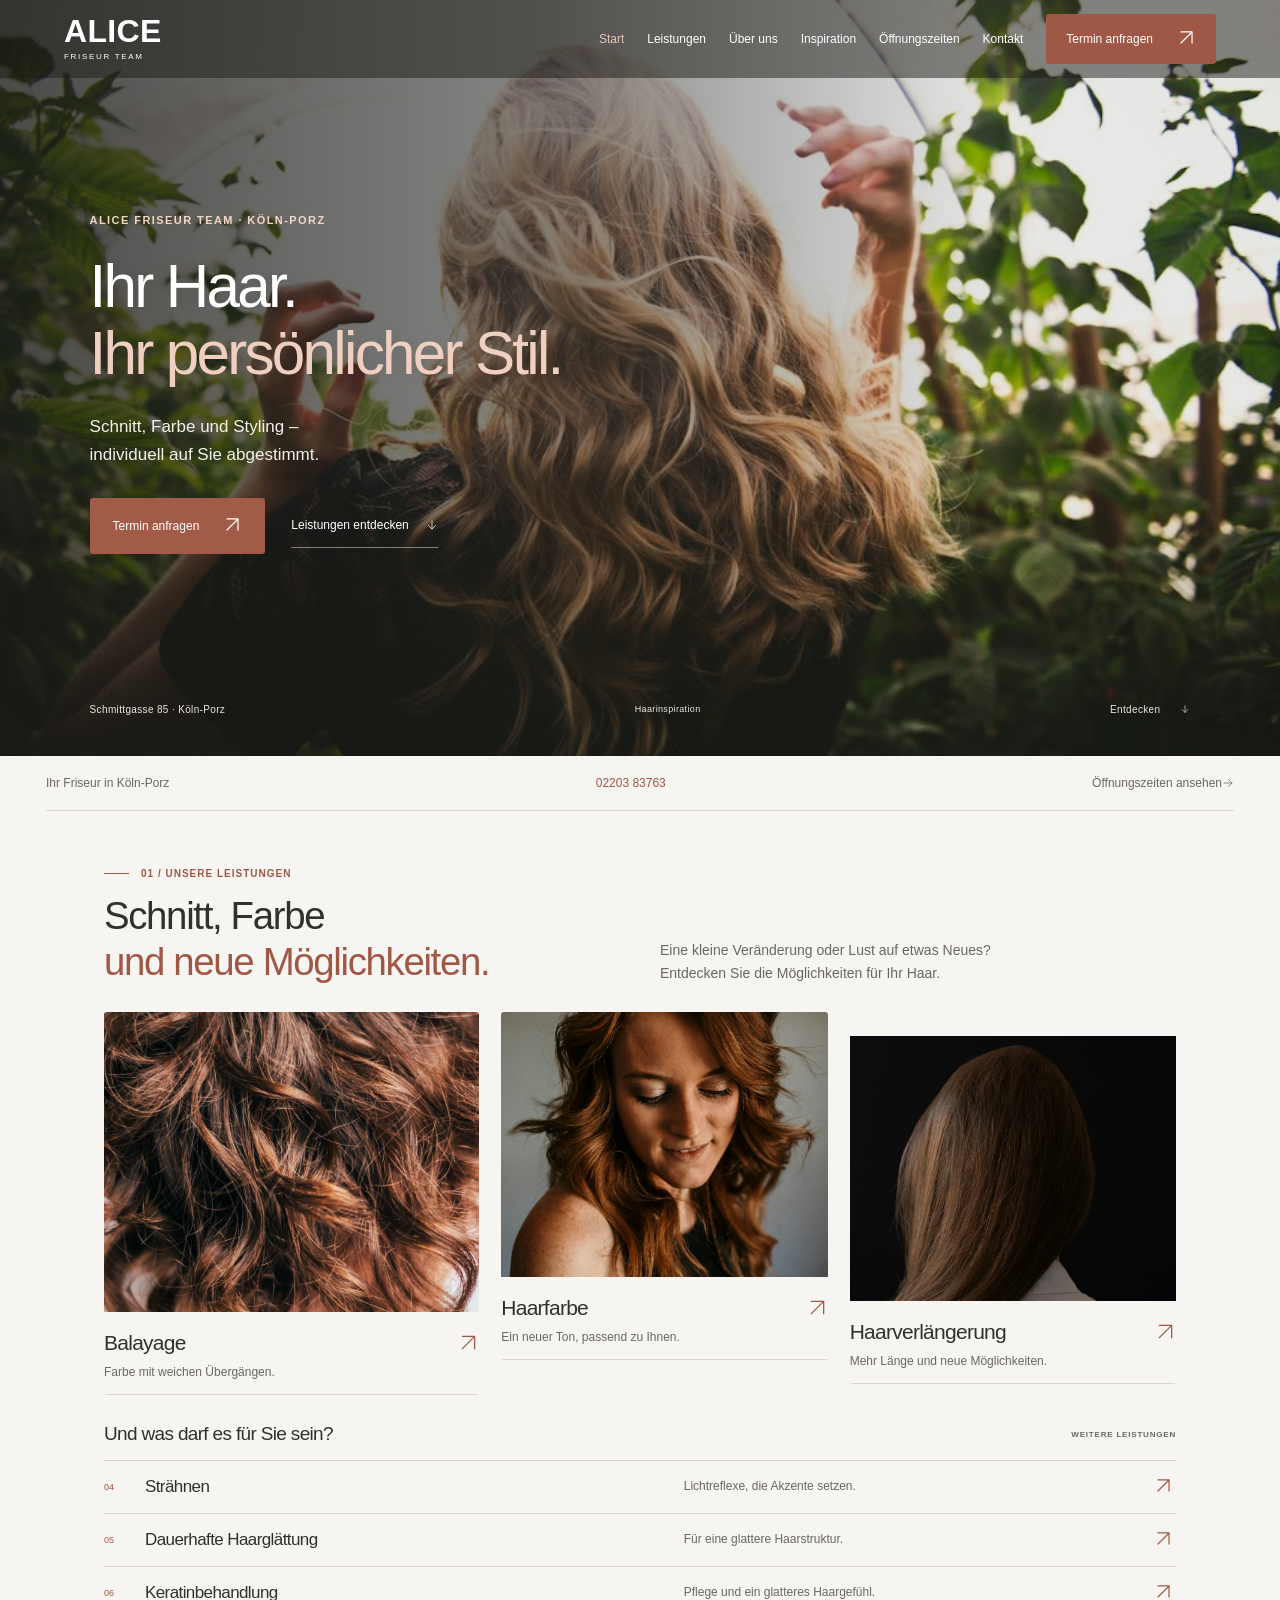
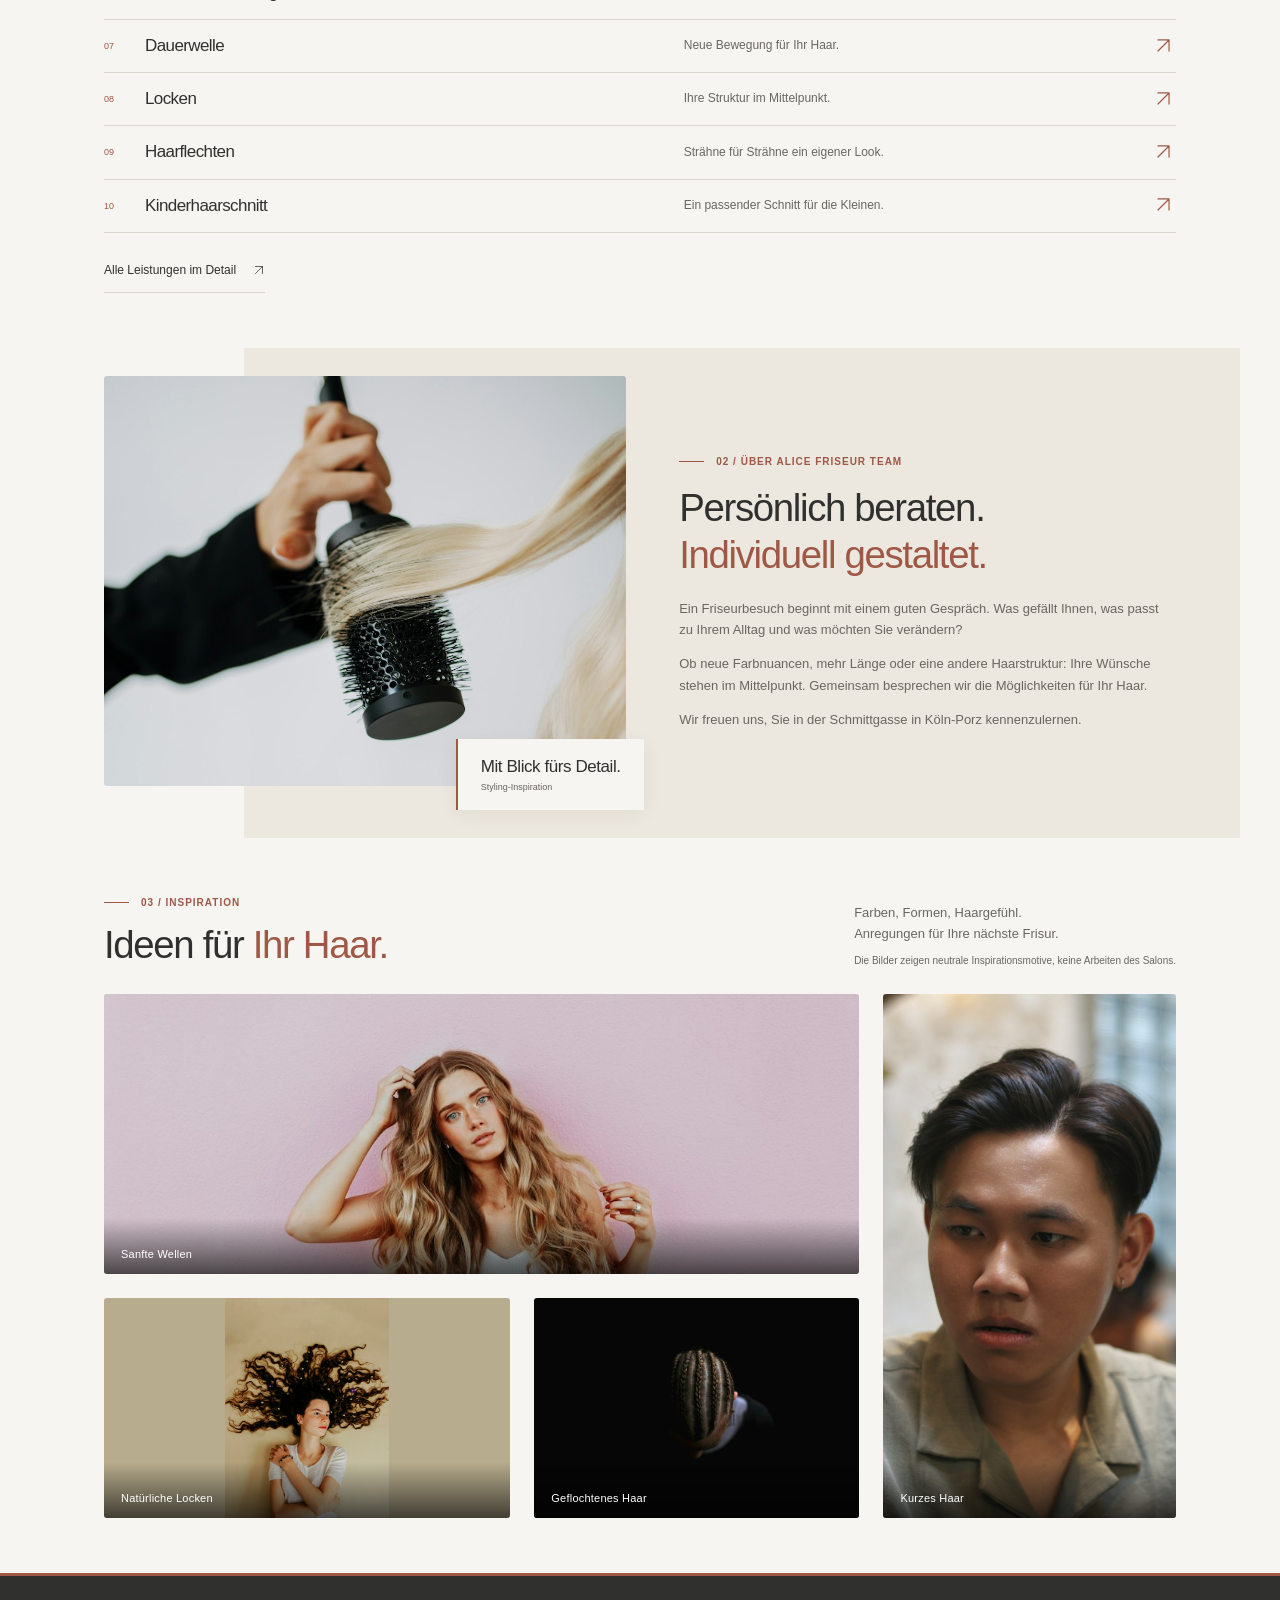
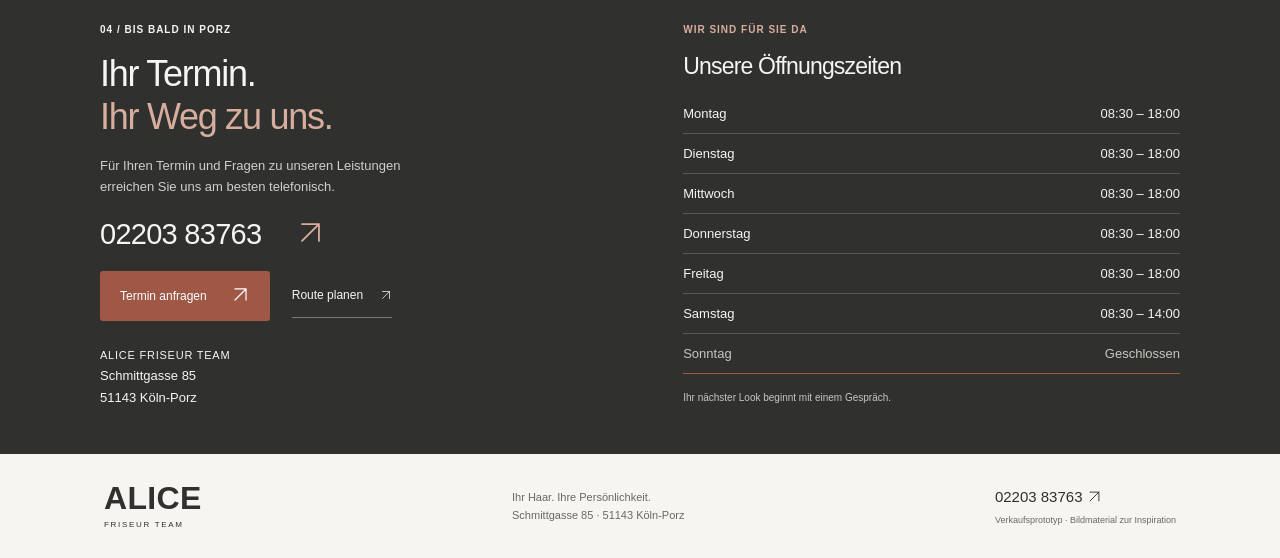
==== commit 46a67c5e: "Fix mobile arrow icons" ====
--- a/index.html
+++ b/index.html
@@ -1 +1 @@
-<!doctype html><html lang="de"><head><meta charset="UTF-8"><meta name="viewport" content="width=device-width, initial-scale=1"><meta name="theme-color" content="#f7f5f1"><title>Alice Friseur Team | Friseur in Köln-Porz</title><meta name="description" content="Alice Friseur Team in Köln-Porz – Friseursalon für Balayage, Haarfarbe, Extensions, Keratinbehandlungen, Locken und weitere Haarstylings."><link rel="icon" href="assets/favicon.svg" type="image/svg+xml"><link rel="stylesheet" href="style.css"><script src="script.js?v=2" defer></script></head><body class="home"><a class="skip-link" href="#inhalt">Zum Inhalt springen</a><header class="site-header"><a class="brand" href="index.html" aria-label="Alice Friseur Team – Startseite">ALICE<span>FRISEUR TEAM</span></a><button class="menu-toggle" aria-expanded="false" aria-controls="navigation"><span></span><span></span><span class="sr-only">Menü öffnen</span></button><nav id="navigation" aria-label="Hauptnavigation"><a href="index.html" aria-current="page">Start</a><a href="leistungen.html" >Leistungen</a><a href="index.html#ueber-uns">Über uns</a><a href="index.html#inspiration">Inspiration</a><a href="index.html#oeffnungszeiten">Öffnungszeiten</a><a href="index.html#kontakt">Kontakt</a><a class="button nav-cta" href="tel:+49220383763">Termin anfragen <span aria-hidden="true">↗</span></a></nav></header><main id="inhalt"><section class="hero"><img class="hero-image" src="assets/look-1.jpg" alt="Inspiration: langes blondes Haar mit sanften Wellen in natürlichem Licht" width="1000" height="668" fetchpriority="high" decoding="async"><div class="hero-copy"><p class="eyebrow">Alice Friseur Team · Köln-Porz</p><h1>Ihr Haar.<br><em>Ihr persönlicher Stil.</em></h1><p>Schnitt, Farbe und Styling –<br>individuell auf Sie abgestimmt.</p><div class="hero-actions"><a class="button" href="tel:+49220383763">Termin anfragen <span aria-hidden="true">↗</span></a><a class="text-link" href="#leistungen">Leistungen entdecken <span aria-hidden="true">↓</span></a></div></div><div class="hero-foot"><a href="#kontakt">Schmittgasse 85 · Köln-Porz</a><span>Haarinspiration</span><a href="#leistungen" aria-label="Unsere Leistungen entdecken">Entdecken <span aria-hidden="true">↓</span></a></div></section><div class="statement-strip"><span>Ihr Friseur in Köln-Porz</span><a href="tel:+49220383763">02203 83763</a><a href="#oeffnungszeiten">Öffnungszeiten ansehen →</a></div><section class="services section" id="leistungen"><div class="section-heading"><p class="eyebrow">01 / UNSERE LEISTUNGEN</p><h2>Schnitt, Farbe<br><em>und neue Möglichkeiten.</em></h2><p>Eine kleine Veränderung oder Lust auf etwas Neues? Entdecken Sie die Möglichkeiten für Ihr Haar.</p></div><div class="featured-services"><a class="featured-balayage" href="leistungen.html#balayage"><img src="assets/look-5.jpg" alt="Inspiration: warme Farbnuancen und Bewegung im Haar" width="1000" height="1500" loading="lazy" decoding="async"><div class="feature-photo-caption"><h3>Balayage <span aria-hidden="true">↗</span></h3><p>Farbe mit weichen Übergängen.</p></div></a><a class="featured-color" href="leistungen.html#haarfaerbung"><img src="assets/look-4.jpg" alt="Inspiration: warmes kupferbraunes Haar" width="1000" height="1500" loading="lazy" decoding="async"><div class="feature-photo-caption"><h3>Haarfarbe <span aria-hidden="true">↗</span></h3><p>Ein neuer Ton, passend zu Ihnen.</p></div></a><a class="featured-length" href="leistungen.html#extensions"><img src="assets/look-8.jpg" alt="Inspiration: langes glattes braunes Haar" width="1000" height="1500" loading="lazy" decoding="async"><div class="feature-photo-caption"><h3>Haarverlängerung <span aria-hidden="true">↗</span></h3><p>Mehr Länge und neue Möglichkeiten.</p></div></a></div><div class="more-heading"><h3>Und was darf es für Sie sein?</h3><span class="eyebrow">WEITERE LEISTUNGEN</span></div><div class="services-list"><a class="service-row" href="leistungen.html#highlights"><span class="service-number">04</span><h3>Strähnen</h3><p>Lichtreflexe, die Akzente setzen.</p><span class="row-arrow" aria-hidden="true">↗</span></a><a class="service-row" href="leistungen.html#haarglaettung"><span class="service-number">05</span><h3>Dauerhafte Haarglättung</h3><p>Für eine glattere Haarstruktur.</p><span class="row-arrow" aria-hidden="true">↗</span></a><a class="service-row" href="leistungen.html#keratinbehandlung"><span class="service-number">06</span><h3>Keratinbehandlung</h3><p>Pflege und ein glatteres Haargefühl.</p><span class="row-arrow" aria-hidden="true">↗</span></a><a class="service-row" href="leistungen.html#dauerwelle"><span class="service-number">07</span><h3>Dauerwelle</h3><p>Neue Bewegung für Ihr Haar.</p><span class="row-arrow" aria-hidden="true">↗</span></a><a class="service-row" href="leistungen.html#locken"><span class="service-number">08</span><h3>Locken</h3><p>Ihre Struktur im Mittelpunkt.</p><span class="row-arrow" aria-hidden="true">↗</span></a><a class="service-row" href="leistungen.html#haarflechten"><span class="service-number">09</span><h3>Haarflechten</h3><p>Strähne für Strähne ein eigener Look.</p><span class="row-arrow" aria-hidden="true">↗</span></a><a class="service-row" href="leistungen.html#kinderhaarschnitt"><span class="service-number">10</span><h3>Kinderhaarschnitt</h3><p>Ein passender Schnitt für die Kleinen.</p><span class="row-arrow" aria-hidden="true">↗</span></a></div><a class="text-link all-services" href="leistungen.html">Alle Leistungen im Detail <span aria-hidden="true">↗</span></a></section><section class="about section" id="ueber-uns"><figure class="about-photo"><img src="assets/look-3.jpg" alt="Inspirationsmotiv: blondes Haar wird mit einer Rundbürste geföhnt" width="1000" height="1500" loading="lazy" decoding="async"><figcaption><span>Mit Blick fürs Detail.</span> Styling-Inspiration</figcaption></figure><div class="about-copy"><p class="eyebrow">02 / Über Alice Friseur Team</p><h2>Persönlich beraten.<br><em>Individuell gestaltet.</em></h2><p>Ein Friseurbesuch beginnt mit einem guten Gespräch. Was gefällt Ihnen, was passt zu Ihrem Alltag und was möchten Sie verändern?</p><p>Ob neue Farbnuancen, mehr Länge oder eine andere Haarstruktur: Ihre Wünsche stehen im Mittelpunkt. Gemeinsam besprechen wir die Möglichkeiten für Ihr Haar.</p><p>Wir freuen uns, Sie in der Schmittgasse in Köln-Porz kennenzulernen.</p></div></section><section class="inspiration section" id="inspiration"><div class="inspiration-heading"><div><p class="eyebrow">03 / Inspiration</p><h2>Ideen für <em>Ihr Haar.</em></h2></div><p>Farben, Formen, Haargefühl.<br>Anregungen für Ihre nächste Frisur.<br><small>Die Bilder zeigen neutrale Inspirationsmotive, keine Arbeiten des Salons.</small></p></div><div class="gallery"><figure><img src="assets/look-2.jpg" alt="Inspiration: Lange blonde Wellen vor rosafarbenem Hintergrund" width="1000" height="667" loading="lazy" decoding="async"><figcaption>Sanfte Wellen</figcaption></figure><figure><img src="assets/look-9.jpg" alt="Inspiration: Herrenfrisur mit kurzem dunklem Haar" width="1000" height="1350" loading="lazy" decoding="async"><figcaption>Kurzes Haar</figcaption></figure><figure><img src="assets/look-6.jpg" alt="Inspiration: Dunkle Naturlocken in Bewegung" width="1000" height="1343" loading="lazy" decoding="async"><figcaption>Natürliche Locken</figcaption></figure><figure><img src="assets/look-7.jpg" alt="Inspiration: Detail einer geflochtenen Frisur" width="1000" height="667" loading="lazy" decoding="async"><figcaption>Geflochtenes Haar</figcaption></figure></div></section><section class="visit section" id="kontakt"><div class="visit-intro"><p class="eyebrow">04 / BIS BALD IN PORZ</p><h2>Ihr Termin.<br><em>Ihr Weg zu uns.</em></h2><p>Für Ihren Termin und Fragen zu unseren Leistungen erreichen Sie uns am besten telefonisch.</p><a class="phone-link" href="tel:+49220383763">02203 83763 <span aria-hidden="true">↗</span></a><div class="contact-actions"><a class="button" href="tel:+49220383763">Termin anfragen <span aria-hidden="true">↗</span></a><a class="text-link" href="https://www.google.com/maps/dir/?api=1&destination=Schmittgasse%2085%2C%2051143%20K%C3%B6ln" target="_blank" rel="noopener noreferrer">Route planen <span aria-hidden="true">↗</span><span class="sr-only"> (öffnet einen neuen Tab)</span></a></div><address><strong>ALICE FRISEUR TEAM</strong><br>Schmittgasse 85<br>51143 Köln-Porz</address></div><div class="hours" id="oeffnungszeiten"><p class="eyebrow">WIR SIND FÜR SIE DA</p><h3>Unsere Öffnungszeiten</h3><dl><div><dt>Montag</dt><dd>08:30 – 18:00</dd></div><div><dt>Dienstag</dt><dd>08:30 – 18:00</dd></div><div><dt>Mittwoch</dt><dd>08:30 – 18:00</dd></div><div><dt>Donnerstag</dt><dd>08:30 – 18:00</dd></div><div><dt>Freitag</dt><dd>08:30 – 18:00</dd></div><div><dt>Samstag</dt><dd>08:30 – 14:00</dd></div><div class="closed"><dt>Sonntag</dt><dd>Geschlossen</dd></div></dl><p class="hours-note">Ihr nächster Look beginnt mit einem Gespräch.</p></div></section></main><footer><a class="brand" href="index.html">ALICE<span>FRISEUR TEAM</span></a><p>Ihr Haar. Ihre Persönlichkeit.<br>Schmittgasse 85 · 51143 Köln-Porz</p><div><a href="tel:+49220383763">02203 83763 ↗</a><span class="prototype-note">Verkaufsprototyp · Bildmaterial zur Inspiration</span></div></footer></body></html>+<!doctype html><html lang="de"><head><meta charset="UTF-8"><meta name="viewport" content="width=device-width, initial-scale=1"><meta name="theme-color" content="#f7f5f1"><title>Alice Friseur Team | Friseur in Köln-Porz</title><meta name="description" content="Alice Friseur Team in Köln-Porz – Friseursalon für Balayage, Haarfarbe, Extensions, Keratinbehandlungen, Locken und weitere Haarstylings."><link rel="icon" href="assets/favicon.svg" type="image/svg+xml"><link rel="stylesheet" href="style.css"><script src="script.js?v=2" defer></script></head><body class="home"><a class="skip-link" href="#inhalt">Zum Inhalt springen</a><header class="site-header"><a class="brand" href="index.html" aria-label="Alice Friseur Team – Startseite">ALICE<span>FRISEUR TEAM</span></a><button class="menu-toggle" aria-expanded="false" aria-controls="navigation"><span></span><span></span><span class="sr-only">Menü öffnen</span></button><nav id="navigation" aria-label="Hauptnavigation"><a href="index.html" aria-current="page">Start</a><a href="leistungen.html" >Leistungen</a><a href="index.html#ueber-uns">Über uns</a><a href="index.html#inspiration">Inspiration</a><a href="index.html#oeffnungszeiten">Öffnungszeiten</a><a href="index.html#kontakt">Kontakt</a><a class="button nav-cta" href="tel:+49220383763">Termin anfragen <span aria-hidden="true"><svg class="arrow-icon" xmlns="http://www.w3.org/2000/svg" viewBox="0 0 24 24" fill="none" stroke="currentColor" stroke-width="1.5" stroke-linecap="round" stroke-linejoin="round" aria-hidden="true" focusable="false"><path d="M5 19 19 5M5 5h14v14"/></svg></span></a></nav></header><main id="inhalt"><section class="hero"><img class="hero-image" src="assets/look-1.jpg" alt="Inspiration: langes blondes Haar mit sanften Wellen in natürlichem Licht" width="1000" height="668" fetchpriority="high" decoding="async"><div class="hero-copy"><p class="eyebrow">Alice Friseur Team · Köln-Porz</p><h1>Ihr Haar.<br><em>Ihr persönlicher Stil.</em></h1><p>Schnitt, Farbe und Styling –<br>individuell auf Sie abgestimmt.</p><div class="hero-actions"><a class="button" href="tel:+49220383763">Termin anfragen <span aria-hidden="true"><svg class="arrow-icon" xmlns="http://www.w3.org/2000/svg" viewBox="0 0 24 24" fill="none" stroke="currentColor" stroke-width="1.5" stroke-linecap="round" stroke-linejoin="round" aria-hidden="true" focusable="false"><path d="M5 19 19 5M5 5h14v14"/></svg></span></a><a class="text-link" href="#leistungen">Leistungen entdecken <span aria-hidden="true"><svg class="arrow-icon" xmlns="http://www.w3.org/2000/svg" viewBox="0 0 24 24" fill="none" stroke="currentColor" stroke-width="1.5" stroke-linecap="round" stroke-linejoin="round" aria-hidden="true" focusable="false"><path d="M12 4v16M5 13l7 7 7-7"/></svg></span></a></div></div><div class="hero-foot"><a href="#kontakt">Schmittgasse 85 · Köln-Porz</a><span>Haarinspiration</span><a href="#leistungen" aria-label="Unsere Leistungen entdecken">Entdecken <span aria-hidden="true"><svg class="arrow-icon" xmlns="http://www.w3.org/2000/svg" viewBox="0 0 24 24" fill="none" stroke="currentColor" stroke-width="1.5" stroke-linecap="round" stroke-linejoin="round" aria-hidden="true" focusable="false"><path d="M12 4v16M5 13l7 7 7-7"/></svg></span></a></div></section><div class="statement-strip"><span>Ihr Friseur in Köln-Porz</span><a href="tel:+49220383763">02203 83763</a><a href="#oeffnungszeiten">Öffnungszeiten ansehen <svg class="arrow-icon" xmlns="http://www.w3.org/2000/svg" viewBox="0 0 24 24" fill="none" stroke="currentColor" stroke-width="1.5" stroke-linecap="round" stroke-linejoin="round" aria-hidden="true" focusable="false"><path d="M4 12h16M13 5l7 7-7 7"/></svg></a></div><section class="services section" id="leistungen"><div class="section-heading"><p class="eyebrow">01 / UNSERE LEISTUNGEN</p><h2>Schnitt, Farbe<br><em>und neue Möglichkeiten.</em></h2><p>Eine kleine Veränderung oder Lust auf etwas Neues? Entdecken Sie die Möglichkeiten für Ihr Haar.</p></div><div class="featured-services"><a class="featured-balayage" href="leistungen.html#balayage"><img src="assets/look-5.jpg" alt="Inspiration: warme Farbnuancen und Bewegung im Haar" width="1000" height="1500" loading="lazy" decoding="async"><div class="feature-photo-caption"><h3>Balayage <span aria-hidden="true"><svg class="arrow-icon" xmlns="http://www.w3.org/2000/svg" viewBox="0 0 24 24" fill="none" stroke="currentColor" stroke-width="1.5" stroke-linecap="round" stroke-linejoin="round" aria-hidden="true" focusable="false"><path d="M5 19 19 5M5 5h14v14"/></svg></span></h3><p>Farbe mit weichen Übergängen.</p></div></a><a class="featured-color" href="leistungen.html#haarfaerbung"><img src="assets/look-4.jpg" alt="Inspiration: warmes kupferbraunes Haar" width="1000" height="1500" loading="lazy" decoding="async"><div class="feature-photo-caption"><h3>Haarfarbe <span aria-hidden="true"><svg class="arrow-icon" xmlns="http://www.w3.org/2000/svg" viewBox="0 0 24 24" fill="none" stroke="currentColor" stroke-width="1.5" stroke-linecap="round" stroke-linejoin="round" aria-hidden="true" focusable="false"><path d="M5 19 19 5M5 5h14v14"/></svg></span></h3><p>Ein neuer Ton, passend zu Ihnen.</p></div></a><a class="featured-length" href="leistungen.html#extensions"><img src="assets/look-8.jpg" alt="Inspiration: langes glattes braunes Haar" width="1000" height="1500" loading="lazy" decoding="async"><div class="feature-photo-caption"><h3>Haarverlängerung <span aria-hidden="true"><svg class="arrow-icon" xmlns="http://www.w3.org/2000/svg" viewBox="0 0 24 24" fill="none" stroke="currentColor" stroke-width="1.5" stroke-linecap="round" stroke-linejoin="round" aria-hidden="true" focusable="false"><path d="M5 19 19 5M5 5h14v14"/></svg></span></h3><p>Mehr Länge und neue Möglichkeiten.</p></div></a></div><div class="more-heading"><h3>Und was darf es für Sie sein?</h3><span class="eyebrow">WEITERE LEISTUNGEN</span></div><div class="services-list"><a class="service-row" href="leistungen.html#highlights"><span class="service-number">04</span><h3>Strähnen</h3><p>Lichtreflexe, die Akzente setzen.</p><span class="row-arrow" aria-hidden="true"><svg class="arrow-icon" xmlns="http://www.w3.org/2000/svg" viewBox="0 0 24 24" fill="none" stroke="currentColor" stroke-width="1.5" stroke-linecap="round" stroke-linejoin="round" aria-hidden="true" focusable="false"><path d="M5 19 19 5M5 5h14v14"/></svg></span></a><a class="service-row" href="leistungen.html#haarglaettung"><span class="service-number">05</span><h3>Dauerhafte Haarglättung</h3><p>Für eine glattere Haarstruktur.</p><span class="row-arrow" aria-hidden="true"><svg class="arrow-icon" xmlns="http://www.w3.org/2000/svg" viewBox="0 0 24 24" fill="none" stroke="currentColor" stroke-width="1.5" stroke-linecap="round" stroke-linejoin="round" aria-hidden="true" focusable="false"><path d="M5 19 19 5M5 5h14v14"/></svg></span></a><a class="service-row" href="leistungen.html#keratinbehandlung"><span class="service-number">06</span><h3>Keratinbehandlung</h3><p>Pflege und ein glatteres Haargefühl.</p><span class="row-arrow" aria-hidden="true"><svg class="arrow-icon" xmlns="http://www.w3.org/2000/svg" viewBox="0 0 24 24" fill="none" stroke="currentColor" stroke-width="1.5" stroke-linecap="round" stroke-linejoin="round" aria-hidden="true" focusable="false"><path d="M5 19 19 5M5 5h14v14"/></svg></span></a><a class="service-row" href="leistungen.html#dauerwelle"><span class="service-number">07</span><h3>Dauerwelle</h3><p>Neue Bewegung für Ihr Haar.</p><span class="row-arrow" aria-hidden="true"><svg class="arrow-icon" xmlns="http://www.w3.org/2000/svg" viewBox="0 0 24 24" fill="none" stroke="currentColor" stroke-width="1.5" stroke-linecap="round" stroke-linejoin="round" aria-hidden="true" focusable="false"><path d="M5 19 19 5M5 5h14v14"/></svg></span></a><a class="service-row" href="leistungen.html#locken"><span class="service-number">08</span><h3>Locken</h3><p>Ihre Struktur im Mittelpunkt.</p><span class="row-arrow" aria-hidden="true"><svg class="arrow-icon" xmlns="http://www.w3.org/2000/svg" viewBox="0 0 24 24" fill="none" stroke="currentColor" stroke-width="1.5" stroke-linecap="round" stroke-linejoin="round" aria-hidden="true" focusable="false"><path d="M5 19 19 5M5 5h14v14"/></svg></span></a><a class="service-row" href="leistungen.html#haarflechten"><span class="service-number">09</span><h3>Haarflechten</h3><p>Strähne für Strähne ein eigener Look.</p><span class="row-arrow" aria-hidden="true"><svg class="arrow-icon" xmlns="http://www.w3.org/2000/svg" viewBox="0 0 24 24" fill="none" stroke="currentColor" stroke-width="1.5" stroke-linecap="round" stroke-linejoin="round" aria-hidden="true" focusable="false"><path d="M5 19 19 5M5 5h14v14"/></svg></span></a><a class="service-row" href="leistungen.html#kinderhaarschnitt"><span class="service-number">10</span><h3>Kinderhaarschnitt</h3><p>Ein passender Schnitt für die Kleinen.</p><span class="row-arrow" aria-hidden="true"><svg class="arrow-icon" xmlns="http://www.w3.org/2000/svg" viewBox="0 0 24 24" fill="none" stroke="currentColor" stroke-width="1.5" stroke-linecap="round" stroke-linejoin="round" aria-hidden="true" focusable="false"><path d="M5 19 19 5M5 5h14v14"/></svg></span></a></div><a class="text-link all-services" href="leistungen.html">Alle Leistungen im Detail <span aria-hidden="true"><svg class="arrow-icon" xmlns="http://www.w3.org/2000/svg" viewBox="0 0 24 24" fill="none" stroke="currentColor" stroke-width="1.5" stroke-linecap="round" stroke-linejoin="round" aria-hidden="true" focusable="false"><path d="M5 19 19 5M5 5h14v14"/></svg></span></a></section><section class="about section" id="ueber-uns"><figure class="about-photo"><img src="assets/look-3.jpg" alt="Inspirationsmotiv: blondes Haar wird mit einer Rundbürste geföhnt" width="1000" height="1500" loading="lazy" decoding="async"><figcaption><span>Mit Blick fürs Detail.</span> Styling-Inspiration</figcaption></figure><div class="about-copy"><p class="eyebrow">02 / Über Alice Friseur Team</p><h2>Persönlich beraten.<br><em>Individuell gestaltet.</em></h2><p>Ein Friseurbesuch beginnt mit einem guten Gespräch. Was gefällt Ihnen, was passt zu Ihrem Alltag und was möchten Sie verändern?</p><p>Ob neue Farbnuancen, mehr Länge oder eine andere Haarstruktur: Ihre Wünsche stehen im Mittelpunkt. Gemeinsam besprechen wir die Möglichkeiten für Ihr Haar.</p><p>Wir freuen uns, Sie in der Schmittgasse in Köln-Porz kennenzulernen.</p></div></section><section class="inspiration section" id="inspiration"><div class="inspiration-heading"><div><p class="eyebrow">03 / Inspiration</p><h2>Ideen für <em>Ihr Haar.</em></h2></div><p>Farben, Formen, Haargefühl.<br>Anregungen für Ihre nächste Frisur.<br><small>Die Bilder zeigen neutrale Inspirationsmotive, keine Arbeiten des Salons.</small></p></div><div class="gallery"><figure><img src="assets/look-2.jpg" alt="Inspiration: Lange blonde Wellen vor rosafarbenem Hintergrund" width="1000" height="667" loading="lazy" decoding="async"><figcaption>Sanfte Wellen</figcaption></figure><figure><img src="assets/look-9.jpg" alt="Inspiration: Herrenfrisur mit kurzem dunklem Haar" width="1000" height="1350" loading="lazy" decoding="async"><figcaption>Kurzes Haar</figcaption></figure><figure><img src="assets/look-6.jpg" alt="Inspiration: Dunkle Naturlocken in Bewegung" width="1000" height="1343" loading="lazy" decoding="async"><figcaption>Natürliche Locken</figcaption></figure><figure><img src="assets/look-7.jpg" alt="Inspiration: Detail einer geflochtenen Frisur" width="1000" height="667" loading="lazy" decoding="async"><figcaption>Geflochtenes Haar</figcaption></figure></div></section><section class="visit section" id="kontakt"><div class="visit-intro"><p class="eyebrow">04 / BIS BALD IN PORZ</p><h2>Ihr Termin.<br><em>Ihr Weg zu uns.</em></h2><p>Für Ihren Termin und Fragen zu unseren Leistungen erreichen Sie uns am besten telefonisch.</p><a class="phone-link" href="tel:+49220383763">02203 83763 <span aria-hidden="true"><svg class="arrow-icon" xmlns="http://www.w3.org/2000/svg" viewBox="0 0 24 24" fill="none" stroke="currentColor" stroke-width="1.5" stroke-linecap="round" stroke-linejoin="round" aria-hidden="true" focusable="false"><path d="M5 19 19 5M5 5h14v14"/></svg></span></a><div class="contact-actions"><a class="button" href="tel:+49220383763">Termin anfragen <span aria-hidden="true"><svg class="arrow-icon" xmlns="http://www.w3.org/2000/svg" viewBox="0 0 24 24" fill="none" stroke="currentColor" stroke-width="1.5" stroke-linecap="round" stroke-linejoin="round" aria-hidden="true" focusable="false"><path d="M5 19 19 5M5 5h14v14"/></svg></span></a><a class="text-link" href="https://www.google.com/maps/dir/?api=1&destination=Schmittgasse%2085%2C%2051143%20K%C3%B6ln" target="_blank" rel="noopener noreferrer">Route planen <span aria-hidden="true"><svg class="arrow-icon" xmlns="http://www.w3.org/2000/svg" viewBox="0 0 24 24" fill="none" stroke="currentColor" stroke-width="1.5" stroke-linecap="round" stroke-linejoin="round" aria-hidden="true" focusable="false"><path d="M5 19 19 5M5 5h14v14"/></svg></span><span class="sr-only"> (öffnet einen neuen Tab)</span></a></div><address><strong>ALICE FRISEUR TEAM</strong><br>Schmittgasse 85<br>51143 Köln-Porz</address></div><div class="hours" id="oeffnungszeiten"><p class="eyebrow">WIR SIND FÜR SIE DA</p><h3>Unsere Öffnungszeiten</h3><dl><div><dt>Montag</dt><dd>08:30 – 18:00</dd></div><div><dt>Dienstag</dt><dd>08:30 – 18:00</dd></div><div><dt>Mittwoch</dt><dd>08:30 – 18:00</dd></div><div><dt>Donnerstag</dt><dd>08:30 – 18:00</dd></div><div><dt>Freitag</dt><dd>08:30 – 18:00</dd></div><div><dt>Samstag</dt><dd>08:30 – 14:00</dd></div><div class="closed"><dt>Sonntag</dt><dd>Geschlossen</dd></div></dl><p class="hours-note">Ihr nächster Look beginnt mit einem Gespräch.</p></div></section></main><footer><a class="brand" href="index.html">ALICE<span>FRISEUR TEAM</span></a><p>Ihr Haar. Ihre Persönlichkeit.<br>Schmittgasse 85 · 51143 Köln-Porz</p><div><a href="tel:+49220383763">02203 83763 <svg class="arrow-icon" xmlns="http://www.w3.org/2000/svg" viewBox="0 0 24 24" fill="none" stroke="currentColor" stroke-width="1.5" stroke-linecap="round" stroke-linejoin="round" aria-hidden="true" focusable="false"><path d="M5 19 19 5M5 5h14v14"/></svg></a><span class="prototype-note">Verkaufsprototyp · Bildmaterial zur Inspiration</span></div></footer></body></html>
--- a/style.css
+++ b/style.css
@@ -19,3 +19,6 @@
 @media(prefers-reduced-motion:no-preference){.reveal-pending{opacity:0;transform:translateY(15px)}.reveal-ready{opacity:1;transform:translateY(0);transition:opacity .8s ease,transform .8s ease}.gallery figure:hover img{transform:scale(1.015)}}
 @media(prefers-reduced-motion:reduce){.reveal-pending{opacity:1;transform:none}}
 .home .site-header:not(.is-scrolled):not(.menu-open){background:rgba(31,28,24,.5)}
+
+/* Vector arrows: identical outlines on desktop and mobile, no emoji font. */
+.arrow-icon{display:inline-block;width:1em;height:1em;vertical-align:-.12em;flex-shrink:0;overflow:visible;background:none}
